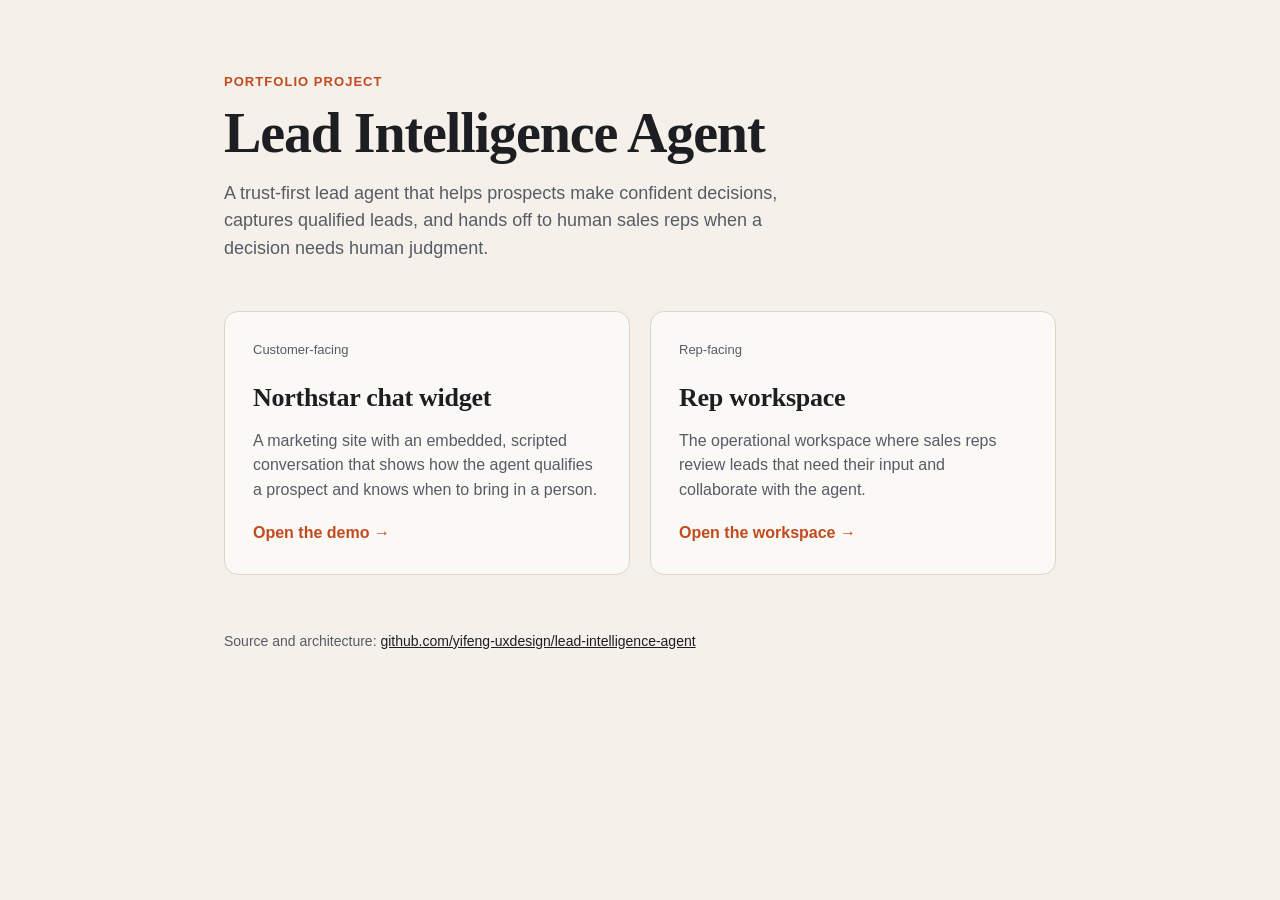
==== index.html @ 46f697c4 "Add landing page and Pages workflow that builds the rep workspace The site root rendered README.md b" ====
<!DOCTYPE html>
<html lang="en">
<head>
  <meta charset="UTF-8">
  <meta name="viewport" content="width=device-width, initial-scale=1.0">
  <title>Lead Intelligence Agent — Demos</title>
  <meta name="description" content="A trust-first lead agent that qualifies prospects and coordinates with human sales reps. Two demos: the customer-facing chat widget and the rep workspace.">
  <link rel="icon" href="data:image/svg+xml,%3Csvg xmlns='http://www.w3.org/2000/svg' viewBox='0 0 24 24'%3E%3Crect width='24' height='24' rx='6' fill='%231c1e22'/%3E%3Cpath d='M12 4l1.9 6.1L20 12l-6.1 1.9L12 20l-1.9-6.1L4 12l6.1-1.9z' fill='%23e0703f'/%3E%3C/svg%3E">
  <style>
    :root {
      --bg: #f5f1ea; --surface: #fbf9f5; --ink: #1c1e22; --muted: #565b65;
      --line: #ddd5c8; --accent: #c24a1f;
      --serif: "Iowan Old Style", "Palatino Linotype", Palatino, "Book Antiqua", Georgia, serif;
      --sans: -apple-system, BlinkMacSystemFont, "Segoe UI", Roboto, "Helvetica Neue", Arial, sans-serif;
    }
    * { box-sizing: border-box; }
    body { margin: 0; background: var(--bg); color: var(--ink); font-family: var(--sans); line-height: 1.55; }
    main { max-width: 880px; margin: 0 auto; padding: 72px 24px 64px; }
    .eyebrow { font-size: 13px; letter-spacing: .08em; text-transform: uppercase; color: var(--accent); font-weight: 600; margin: 0 0 12px; }
    h1 { font-family: var(--serif); font-size: clamp(36px, 5.5vw, 56px); line-height: 1.06; letter-spacing: -0.02em; margin: 0 0 16px; }
    .lede { font-size: 18px; color: var(--muted); max-width: 60ch; margin: 0 0 48px; }
    .cards { display: grid; grid-template-columns: repeat(auto-fit, minmax(260px, 1fr)); gap: 20px; }
    .card { display: block; background: var(--surface); border: 1px solid var(--line); border-radius: 14px; padding: 28px; color: inherit; text-decoration: none; transition: border-color .15s, transform .15s; }
    .card:hover, .card:focus-visible { border-color: var(--accent); transform: translateY(-2px); }
    .card:focus-visible { outline: 2px solid var(--accent); outline-offset: 3px; }
    .card__label { font-size: 13px; color: var(--muted); margin: 0 0 6px; }
    .card h2 { font-family: var(--serif); font-size: 26px; letter-spacing: -0.01em; margin: 0 0 10px; }
    .card p { margin: 0 0 18px; color: var(--muted); }
    .card__cta { color: var(--accent); font-weight: 600; }
    footer { margin-top: 56px; font-size: 14px; color: var(--muted); }
    footer a { color: var(--ink); }
    @media (prefers-reduced-motion: reduce) { .card { transition: none; } .card:hover { transform: none; } }
  </style>
</head>
<body>
  <main>
    <p class="eyebrow">Portfolio project</p>
    <h1>Lead Intelligence Agent</h1>
    <p class="lede">A trust-first lead agent that helps prospects make confident decisions, captures qualified leads, and hands off to human sales reps when a decision needs human judgment.</p>

    <div class="cards">
      <a class="card" href="./northstar/">
        <p class="card__label">Customer-facing</p>
        <h2>Northstar chat widget</h2>
        <p>A marketing site with an embedded, scripted conversation that shows how the agent qualifies a prospect and knows when to bring in a person.</p>
        <span class="card__cta">Open the demo →</span>
      </a>
      <a class="card" href="./rep-workspace/">
        <p class="card__label">Rep-facing</p>
        <h2>Rep workspace</h2>
        <p>The operational workspace where sales reps review leads that need their input and collaborate with the agent.</p>
        <span class="card__cta">Open the workspace →</span>
      </a>
    </div>

    <footer>
      Source and architecture: <a href="https://github.com/yifeng-uxdesign/lead-intelligence-agent">github.com/yifeng-uxdesign/lead-intelligence-agent</a>
    </footer>
  </main>
</body>
</html>
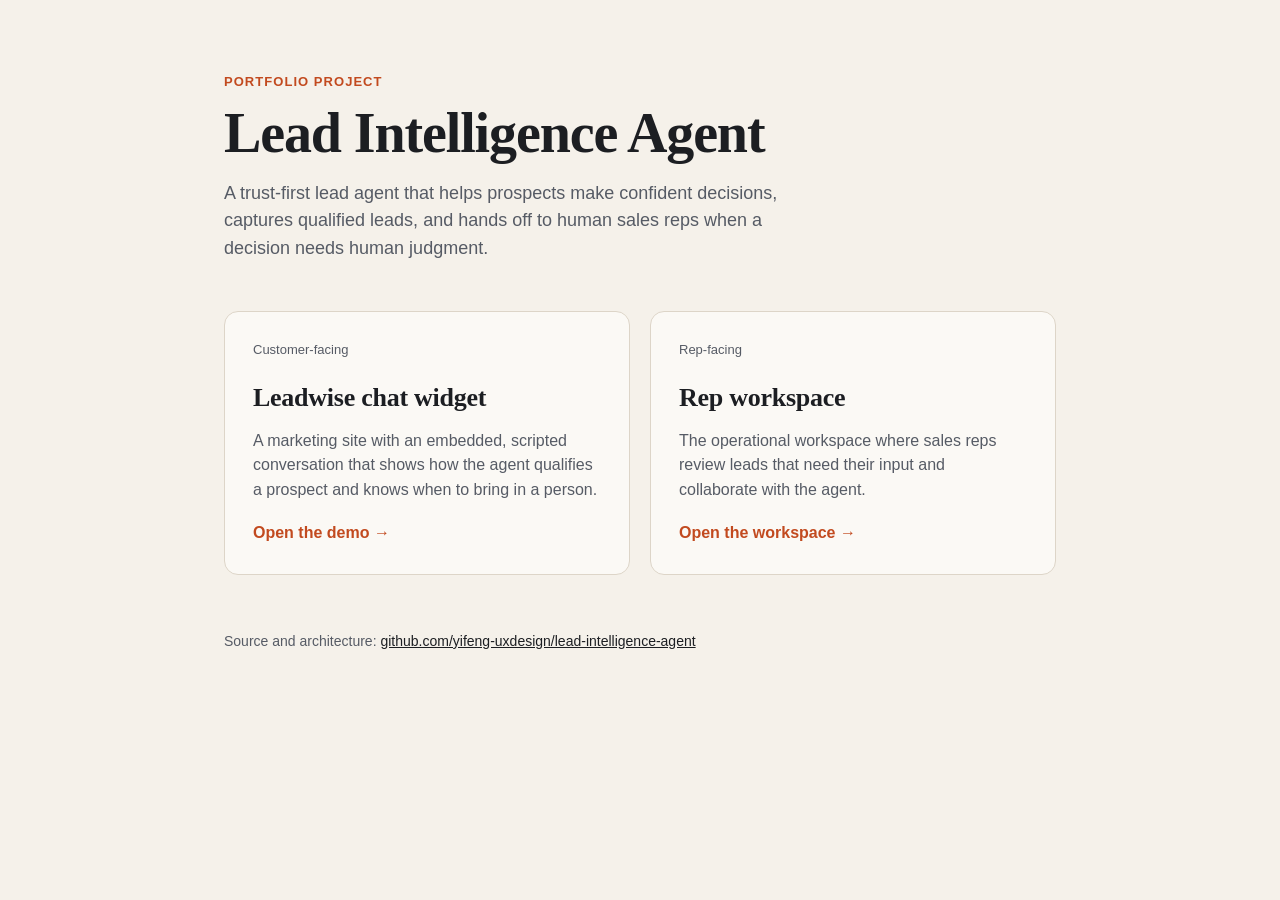
==== commit eefba267: "Rename product branding from Northstar to Leadwise Updates user-facing text, assistant name, scripte" ====
--- a/index.html
+++ b/index.html
@@ -41,7 +41,7 @@
     <div class="cards">
       <a class="card" href="./northstar/">
         <p class="card__label">Customer-facing</p>
-        <h2>Northstar chat widget</h2>
+        <h2>Leadwise chat widget</h2>
         <p>A marketing site with an embedded, scripted conversation that shows how the agent qualifies a prospect and knows when to bring in a person.</p>
         <span class="card__cta">Open the demo →</span>
       </a>
